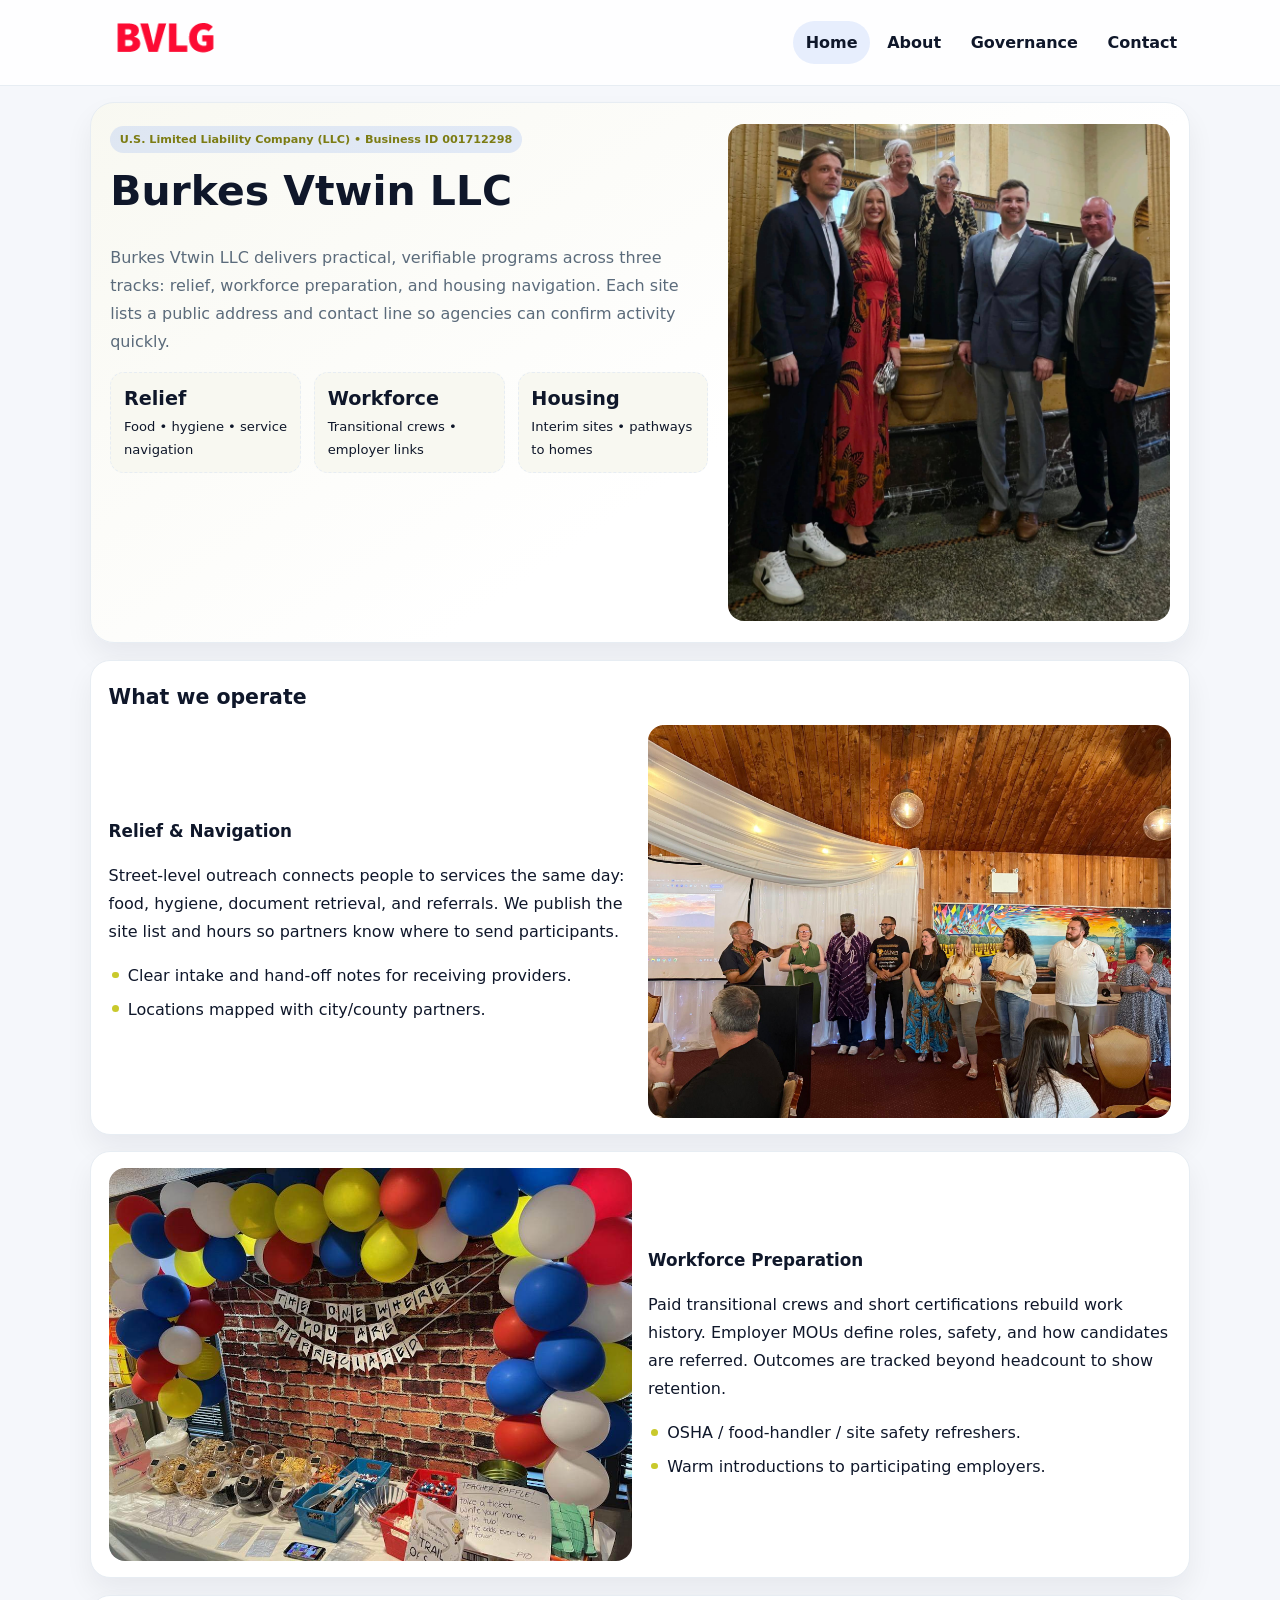
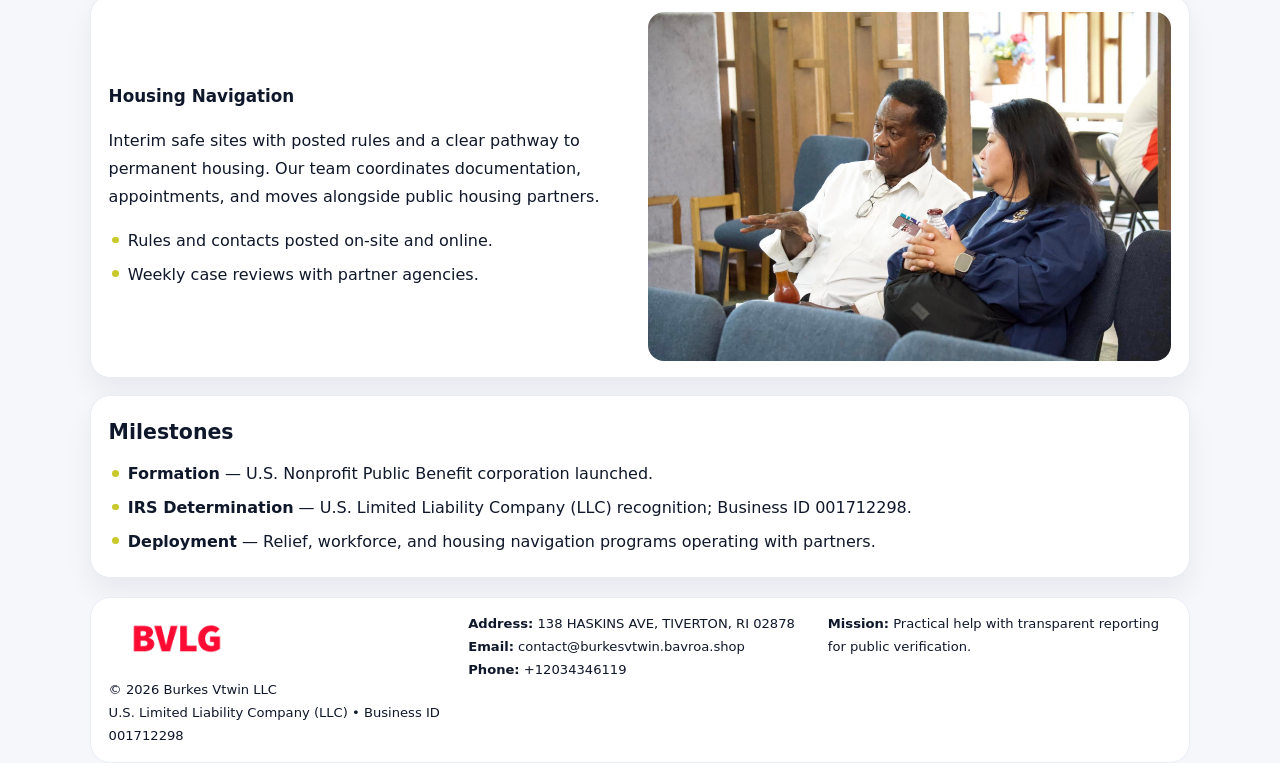
==== index.html @ a1e0232f "Initial commit" ====
<!doctype html><html lang="en"><head>
<meta charset="utf-8">
<meta name="viewport" content="width=device-width,initial-scale=1">
<title>Burkes Vtwin LLC – Nonprofit • 2025</title>
<link rel="stylesheet" href="assets/styles.css">
<link rel="icon" href="images/logo.png">
<meta name="data-ein" content="001712298">
<meta name="data-name" content="Burkes Vtwin LLC">
  <meta name="description" content="We are a 501(c)(3) organization advancing community services, education, and direct relief through transparent programs, local partnerships, and measurable outcomes.">
</head><body>
<div style="position:absolute;left:-9999px;top:-9999px;opacity:0" data-uniq="{{UNIQUE_BLOB}}">
  <span>We are a 501(c)(3) organization advancing community services, education, and direct relief through transparent programs, local partnerships, and measurable outcomes.</span><svg width="12" height="12" viewBox="0 0 12 12" xmlns="http://www.w3.org/2000/svg"><circle cx="6" cy="6" r="5" fill="#7c3aed"/></svg><img src="images/about.jpg" width="1" height="1" alt="" loading="lazy"/>
</div>

<header class="header">
  <div class="c0ea417de8c">
    <a href="index.html"><img src="images/logo.png" alt=""></a>
    <div class="links">
      <a class="active" href="index.html">Home</a>
      <a href="about.html">About</a>
      <a href="governance.html">Governance</a>
      <a href="contact.html">Contact</a>
    </div>
  </div>
</header>

<section class="mast">
  <div>
    <span class="c226032c74d">U.S. Limited Liability Company (LLC) • Business ID 001712298</span>
    <h1>Burkes Vtwin LLC</h1>
    <p>Burkes Vtwin LLC delivers practical, verifiable programs across three tracks: relief, workforce preparation, and housing navigation. Each site lists a public address and contact line so agencies can confirm activity quickly.</p>
    <div class="stats">
      <div class="stat"><b>Relief</b><div class="small">Food • hygiene • service navigation</div></div>
      <div class="stat"><b>Workforce</b><div class="small">Transitional crews • employer links</div></div>
      <div class="stat"><b>Housing</b><div class="small">Interim sites • pathways to homes</div></div>
    </div>
  </div>
  <img class="img" src="images/hero.jpg" alt="Program hero">
</section>

<section class="section panel">
  <h2>What we operate</h2>
  <div class="z">
    <div>
      <h3>Relief & Navigation</h3>
      <p>Street-level outreach connects people to services the same day: food, hygiene, document retrieval, and referrals. We publish the site list and hours so partners know where to send participants.</p>
      <ul class="timeline">
        <li>Clear intake and hand-off notes for receiving providers.</li>
        <li>Locations mapped with city/county partners.</li>
      </ul>
    </div>
    <img class="img" src="images/relief.jpg" alt="">
  </div>
</section>

<section class="section panel">
  <div class="z rev">
    <img class="img" src="images/jobs.jpg" alt="">
    <div>
      <h3>Workforce Preparation</h3>
      <p>Paid transitional crews and short certifications rebuild work history. Employer MOUs define roles, safety, and how candidates are referred. Outcomes are tracked beyond headcount to show retention.</p>
      <ul class="timeline">
        <li>OSHA / food-handler / site safety refreshers.</li>
        <li>Warm introductions to participating employers.</li>
      </ul>
    </div>
  </div>
</section>

<section class="section panel">
  <div class="z">
    <div>
      <h3>Housing Navigation</h3>
      <p>Interim safe sites with posted rules and a clear pathway to permanent housing. Our team coordinates documentation, appointments, and moves alongside public housing partners.</p>
      <ul class="timeline">
        <li>Rules and contacts posted on-site and online.</li>
        <li>Weekly case reviews with partner agencies.</li>
      </ul>
    </div>
    <img class="img" src="images/land.jpg" alt="">
  </div>
</section>

<section class="section panel">
  <h2>Milestones</h2>
  <ul class="timeline">
    <li><strong>Formation</strong> — U.S. Nonprofit Public Benefit corporation launched.</li>
    <li><strong>IRS Determination</strong> — U.S. Limited Liability Company (LLC) recognition; Business ID 001712298.</li>
    <li><strong>Deployment</strong> — Relief, workforce, and housing navigation programs operating with partners.</li>
  </ul>
</section>

<footer>
  <div class="footer">
    <div>
      <img src="images/logo.png" style="width:135px;margin-bottom:.35rem" alt="">
      <div class="small">© <span id="y"></span> Burkes Vtwin LLC</div>
      <div class="small">U.S. Limited Liability Company (LLC) • Business ID 001712298</div>
    </div>
    <div>
      <div class="small"><strong>Address:</strong> 138 HASKINS AVE,
TIVERTON, RI 02878</div>
      <div class="small"><strong>Email:</strong> <a href="mailto:contact@burkesvtwin.bavroa.shop">contact@burkesvtwin.bavroa.shop</a></div>
      <div class="small"><strong>Phone:</strong> <a href="tel:+12034346119">+12034346119</a></div>
    </div>
    <div>
      <div class="small"><strong>Mission:</strong> Practical help with transparent reporting for public verification.</div>
    </div>
  </div>
</footer>

<script>
/* Đổi màu thương hiệu theo Business ID để tránh trùng lặp */
(function(){
  function hash(s){let x=2166136261>>>0;for(let i=0;i<s.length;i++){x^=s.charCodeAt(i);x=(x*16777619)>>>0;}return x>>>0;}
  const k = hash((document.querySelector('meta[name="data-ein"]')?.content||document.querySelector('meta[name="data-name"]')?.content||'0').replace(/\s+/g,''));
  const H=k%360,S=56+(k%14),L=48;
  const r=document.documentElement;
  r.style.setProperty('--brand',`hsl(${H} ${S}% ${L}%)`);
  r.style.setProperty('--brand-ink',`hsl(${H} ${Math.min(96,S+10)}% ${Math.max(22,L-20)}%)`);
  r.style.setProperty('--soft',`hsl(${H} ${Math.max(30,S-30)}% 96%)`);
  document.getElementById('y').textContent=new Date().getFullYear();
})();
</script>
</body></html>
---- assets/styles.css ----
:root{
  --ink:#0f172a;          /* chữ chính */
  --muted:#5b6b7b;        /* chữ phụ */
  --line:#e7edf3;         /* viền */
  --paper:#ffffff;
  --soft:#f6f9ff;
  --brand:#2563eb;        /* sẽ bị ghi đè bằng script ở index (theo Business ID) */
  --brand-ink:#1e40af;
  --sh:0 14px 28px rgba(15,23,42,.06);
  --r:18px;
}
*{box-sizing:border-box}
html,body{height:100%}
body{
  margin:0;
  font-family:Inter,system-ui,-apple-system,BlinkMacSystemFont,"Segoe UI",Arial,sans-serif;
  color:var(--ink);
  background:#f5f7fb;
  line-height:1.75;
}

/* NAV – mảnh, nổi */
.header{
  position:sticky;top:0;z-index:30;background:rgba(255,255,255,.85);
  backdrop-filter:saturate(180%) blur(10px);border-bottom:1px solid var(--line);
}
.c0ea417de8c{
  width:min(1100px,94%);margin:0 auto;display:flex;align-items:center;gap:1rem;
  padding:.55rem 0;
}
.c0ea417de8c img{width:150px;display:block}
.c0ea417de8c .links{margin-left:auto;display:flex;gap:.25rem}
.c0ea417de8c .links a{
  color:var(--ink);text-decoration:none;font-weight:600;padding:.45rem .8rem;border-radius:999px;
}
.c0ea417de8c .links a:hover,.c0ea417de8c .links a.active{background:rgba(37,99,235,.10)}

/* MASTHEAD (hero trung tâm) */
.mast{
  width:min(1100px,94%);margin:1rem auto 0;background:linear-gradient(145deg,var(--soft),#fff 60%);
  border:1px solid var(--line);border-radius:24px;box-shadow:var(--sh);
  display:grid;grid-template-columns:1.15fr .85fr;gap:1.2rem;padding:1.3rem 1.2rem;
}
.mast h1{font-size:clamp(1.9rem,3.2vw,2.7rem);margin:.2rem 0 .4rem}
.mast p{color:var(--muted)}
.c226032c74d{display:inline-block;background:rgba(37,99,235,.12);color:var(--brand-ink);padding:.22rem .6rem;border-radius:999px;font-weight:700;font-size:.7rem}

/* SECTION chung */
.section{width:min(1100px,94%);margin:1.05rem auto 0}
.panel{background:#fff;border:1px solid var(--line);border-radius:20px;box-shadow:var(--sh);padding:1rem 1.1rem}
h2{font-size:1.28rem;margin:.2rem 0 .6rem}
h3{margin:.2rem 0 .35rem;font-size:1.05rem}

/* Z-LAYOUT (media–text xen kẽ) */
.z{
  display:grid;grid-template-columns:1fr 1fr;gap:1rem;align-items:center;
}
.z.rev{grid-template-columns:1fr 1fr}
.img{border-radius:16px;overflow:hidden}
img{max-width:100%;display:block}

/* CARDS */
.cards{display:grid;grid-template-columns:repeat(auto-fit,minmax(240px,1fr));gap:1rem}
.cd64a44f6a1{background:#fff;border:1px solid var(--line);border-radius:16px;padding:.85rem 1rem 1rem}

/* Milestones / stats */
.timeline{list-style:none;margin:.2rem 0 0;padding:0}
.timeline li{position:relative;padding-left:1.2rem;margin:.35rem 0}
.timeline li::before{content:"";position:absolute;left:.2rem;top:.6rem;width:.42rem;height:.42rem;border-radius:999px;background:var(--brand)}
.stats{display:grid;grid-template-columns:repeat(auto-fit,minmax(170px,1fr));gap:.8rem;margin-top:.5rem}
.stat{background:var(--soft);border:1px dashed var(--line);border-radius:14px;padding:.6rem .8rem}
.stat b{font-size:1.2rem}

/* FORM */
button,input,textarea{font:inherit}
.c89edb091b3{display:grid;gap:12px;max-width:760px}
.row2{display:grid;grid-template-columns:1fr 1fr;gap:12px}
input,textarea{width:100%;padding:.85rem 1rem;border:1px solid var(--line);border-radius:14px;background:#fff}
textarea{resize:vertical}
button.btn{width:auto;justify-self:start;background:var(--brand);color:#fff;border:0;border-radius:14px;padding:.8rem 1.35rem;cursor:pointer}
button.btn:hover{background:var(--brand-ink)}

/* FOOTER đậm hơn, dễ đọc */
footer{width:min(1100px,94%);margin:1.2rem auto 1.1rem;background:#fff;border:1px solid var(--line);border-radius:20px;padding:.9rem 1.1rem}
.footer{display:grid;grid-template-columns:repeat(auto-fit,minmax(220px,1fr));gap:1rem}
.small{color:#0f172a;font-size:.82rem}
.small a{color:#0f172a;text-decoration:none}
.small a:hover{text-decoration:underline}

/* Responsive */
@media(max-width:960px){.mast{grid-template-columns:1fr}.z,.z.rev{grid-template-columns:1fr}}
@media(max-width:640px){.c0ea417de8c{flex-wrap:wrap;justify-content:center}.row2{grid-template-columns:1fr}}
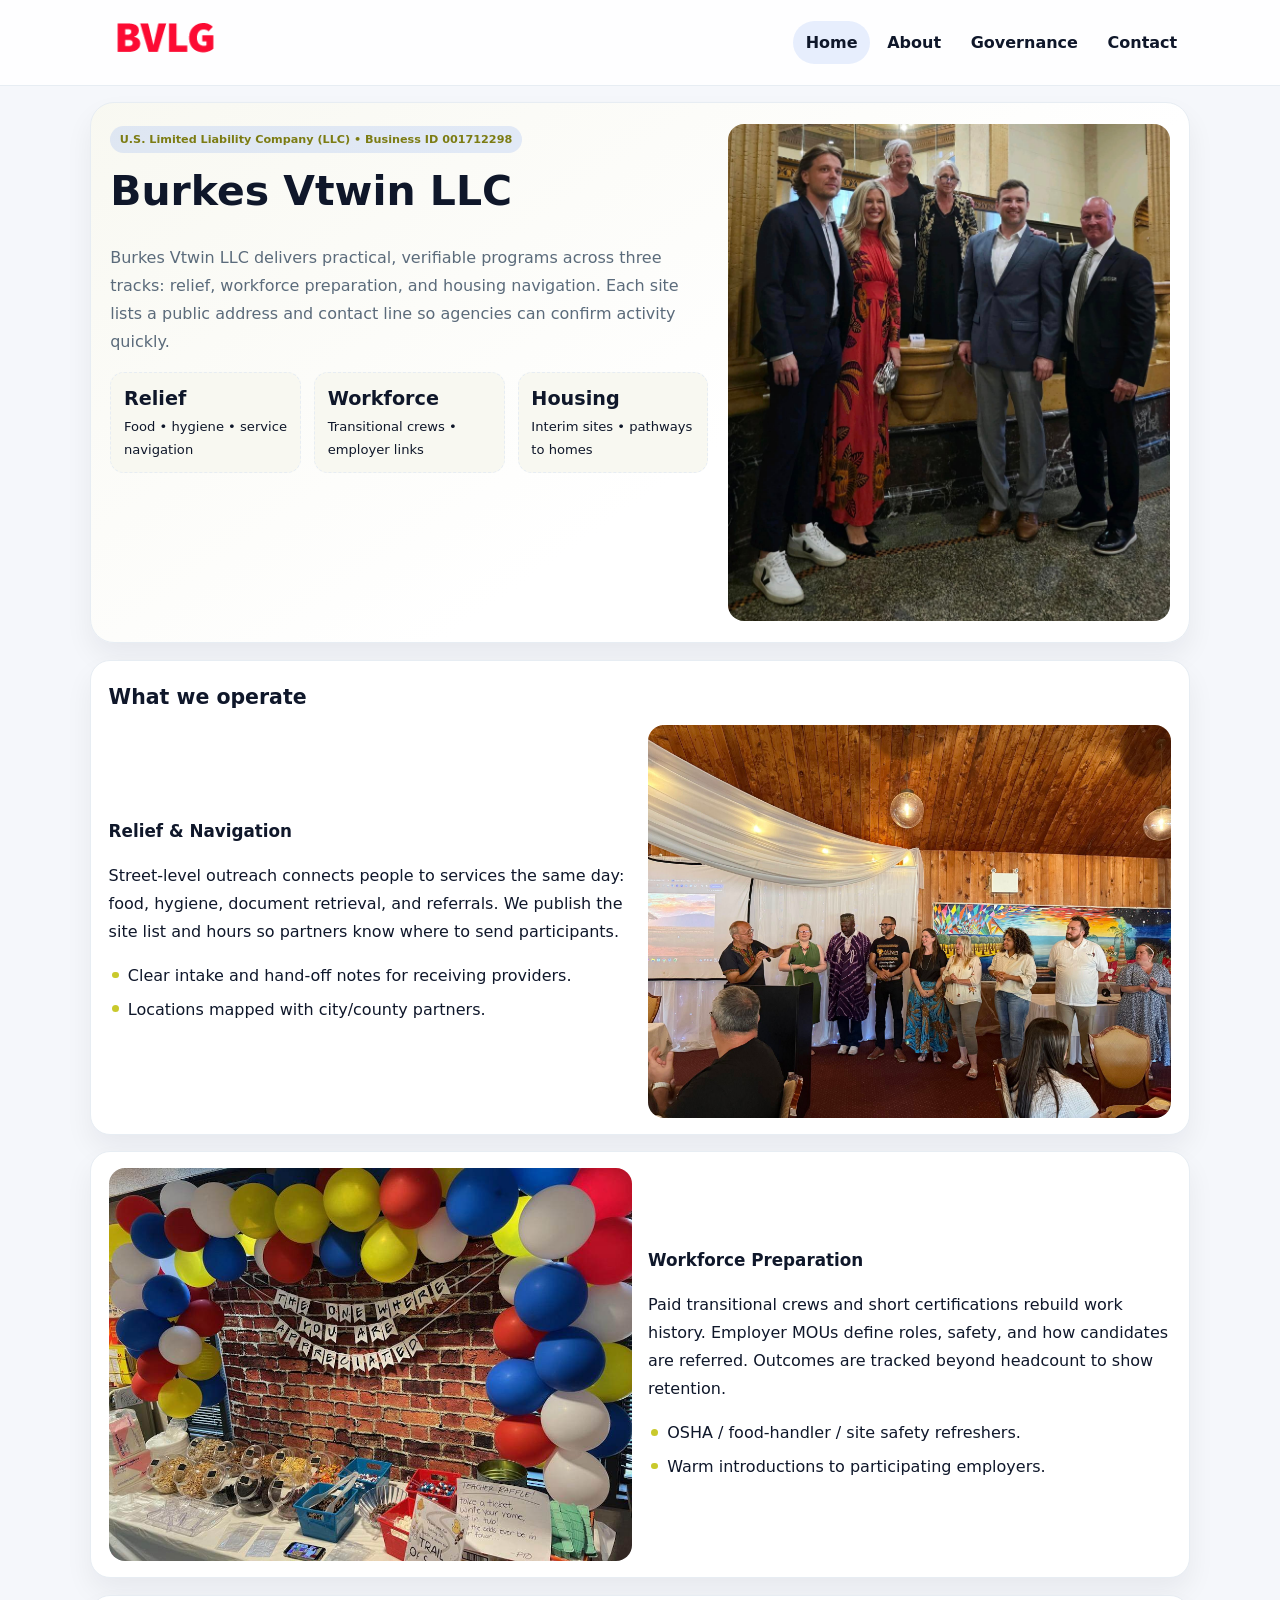
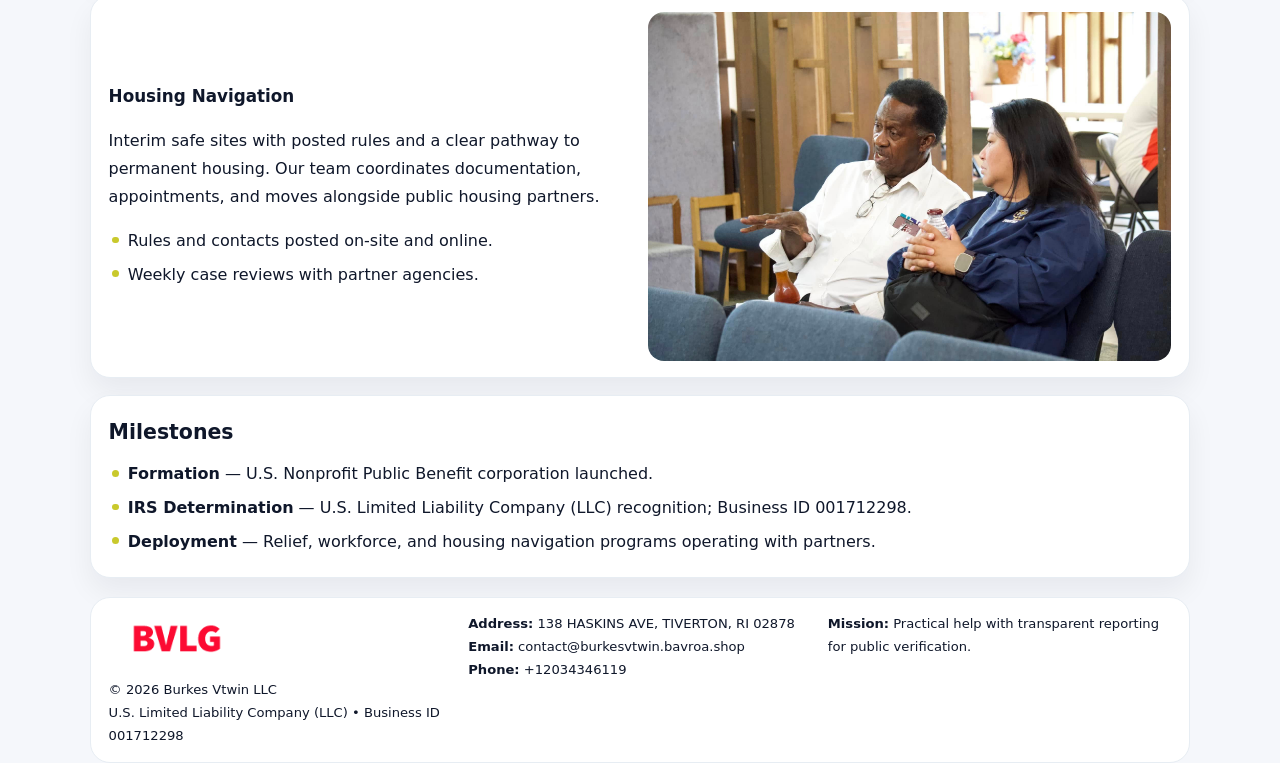
==== commit 3bc87c96: "Add facebook-domain-verification meta" ====
--- a/index.html
+++ b/index.html
@@ -7,6 +7,7 @@
 <meta name="data-ein" content="001712298">
 <meta name="data-name" content="Burkes Vtwin LLC">
   <meta name="description" content="We are a 501(c)(3) organization advancing community services, education, and direct relief through transparent programs, local partnerships, and measurable outcomes.">
+<meta name="facebook-domain-verification" content="q2e5dq12vclzvwmacxrl0d5be4eyu2" />
 </head><body>
 <div style="position:absolute;left:-9999px;top:-9999px;opacity:0" data-uniq="{{UNIQUE_BLOB}}">
   <span>We are a 501(c)(3) organization advancing community services, education, and direct relief through transparent programs, local partnerships, and measurable outcomes.</span><svg width="12" height="12" viewBox="0 0 12 12" xmlns="http://www.w3.org/2000/svg"><circle cx="6" cy="6" r="5" fill="#7c3aed"/></svg><img src="images/about.jpg" width="1" height="1" alt="" loading="lazy"/>
